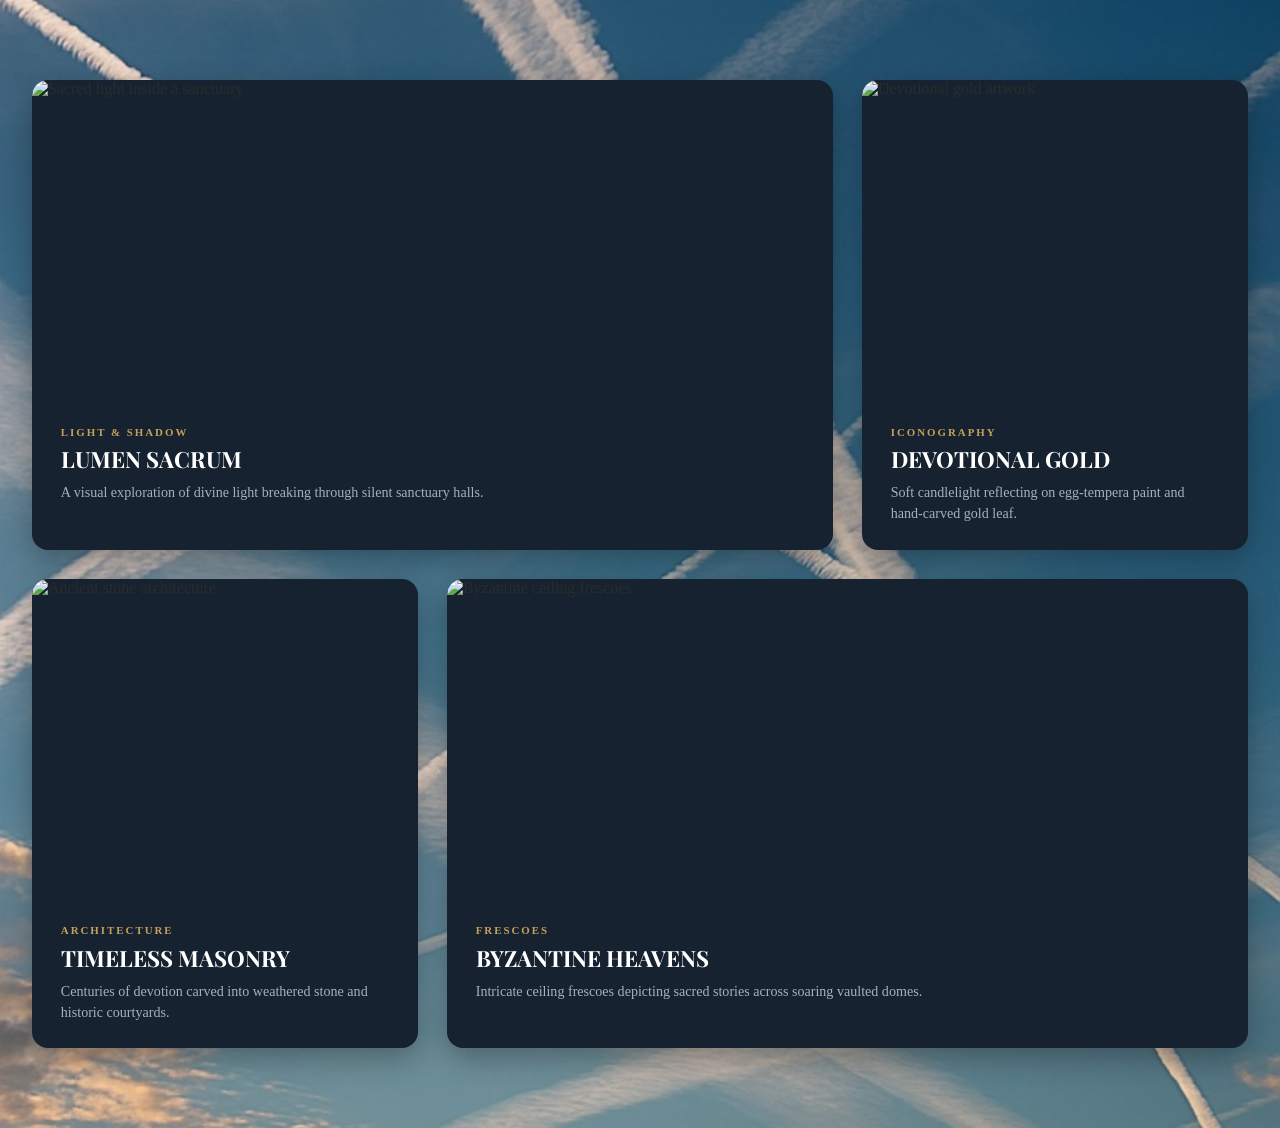
==== pages/visuals.html @ 11e2d5ce "Initial website" ====
<!DOCTYPE html>
<html lang="en">
<head>
    <meta charset="UTF-8">
    <meta name="viewport" content="width=device-width, initial-scale=1.0">

    <title>Visuals | Faith & Heritage</title>

    <!-- Google Fonts -->
    <link rel="preconnect" href="https://fonts.googleapis.com">
    <link rel="preconnect" href="https://fonts.gstatic.com" crossorigin>
    <link href="https://fonts.googleapis.com/css2?family=Playfair+Display:wght@500;600;700&display=swap" rel="stylesheet">

    <!-- Main CSS -->
    <link rel="stylesheet" href="../css/styles.css">
</head>

<body>

    <!-- =========================
         VISUALS PAGE
         ========================= -->

    <main>

        <section class="visuals-bento-container">

            <!-- CARD 1: LARGE -->
            <article class="visual-card span-8">

                <div class="visual-img-wrapper">
                    <img 
                        src="../images/sacred-light.jpg" 
                        alt="Sacred light inside a sanctuary"
                    >
                </div>

                <div class="visual-card-info">
                    <span class="visual-tag">LIGHT & SHADOW</span>

                    <h3>LUMEN SACRUM</h3>

                    <p>
                        A visual exploration of divine light breaking
                        through silent sanctuary halls.
                    </p>
                </div>

            </article>


            <!-- CARD 2: SMALL -->
            <article class="visual-card span-4">

                <div class="visual-img-wrapper">
                    <img 
                        src="../images/devotional-gold.jpg" 
                        alt="Devotional gold artwork"
                    >
                </div>

                <div class="visual-card-info">
                    <span class="visual-tag">ICONOGRAPHY</span>

                    <h3>DEVOTIONAL GOLD</h3>

                    <p>
                        Soft candlelight reflecting on egg-tempera
                        paint and hand-carved gold leaf.
                    </p>
                </div>

            </article>


            <!-- CARD 3: SMALL -->
            <article class="visual-card span-4">

                <div class="visual-img-wrapper">
                    <img 
                        src="../images/timeless-masonry.jpg" 
                        alt="Ancient stone architecture"
                    >
                </div>

                <div class="visual-card-info">
                    <span class="visual-tag">ARCHITECTURE</span>

                    <h3>TIMELESS MASONRY</h3>

                    <p>
                        Centuries of devotion carved into weathered
                        stone and historic courtyards.
                    </p>
                </div>

            </article>


            <!-- CARD 4: LARGE -->
            <article class="visual-card span-8">

                <div class="visual-img-wrapper">
                    <img 
                        src="../images/byzantine-heavens.jpg" 
                        alt="Byzantine ceiling frescoes"
                    >
                </div>

                <div class="visual-card-info">
                    <span class="visual-tag">FRESCOES</span>

                    <h3>BYZANTINE HEAVENS</h3>

                    <p>
                        Intricate ceiling frescoes depicting sacred
                        stories across soaring vaulted domes.
                    </p>
                </div>

            </article>

        </section>

    </main>

</body>
</html>
---- css/styles.css ----
@import url('https://fonts.googleapis.com/css2?family=Playfair+Display:ital,wght@0,400;0,600;1,400;1,600&display=swap');
* {
    margin: 0;
    padding: 0;
    box-sizing: border-box;
    font-family: 'Georgia', serif;
}

body {
    background-color: #fdfbf7;
    color: #2b2b2b;
}

/* 2. Hero Section (Full Screen Banner) */
.hero-section {
    position: relative;
    height: 100vh;
    display: flex;
    flex-direction: column;
    justify-content: space-between;
    padding: 2rem 4rem;
    color: #ffffff;
    /* Dark gradient over background photo */
    background: linear-gradient(rgba(0, 0, 0, 0.55), rgba(0, 0, 0, 0.55)), 
                url('../images/hero-bg.jpg') center/cover no-repeat #2a2a2a;
                background-position: center 0%;
}

/* 3. Navigation Header (Logo Left, Links Right) */
header {
    display: flex;
    justify-content: space-between;
    align-items: center;
    width: 100%;
    position: sticky;
    top: 0;
    z-index: 1000;
    background: rgba(68, 88, 92, 0.85);
}

.logo a {
    color: #ffffff;
    text-decoration: none;
    font-size: 1.2rem;
    font-weight: 600;
}

header nav ul {
    display: flex;
    list-style: none;
    gap: 2rem;
}

header nav a {
    color: #ffffff;
    text-decoration: none;
    font-size: 1rem;
    font-weight:600;
    opacity: 1;
    text-shadow: 2px 2px 5px rgba(0, 0, 0, 0.8);

    transition: opacity 0.3s;
}

header nav a:hover {
    opacity: 1;
}

/* 4. Hero Center Content */
.hero-content {
    text-align: center;
    max-width: 800px;
    margin: 0 auto;
    padding-bottom: 5rem;
}

.hero-content h1 {
    font-family: 'Playfair Display', Georgia, serif;
    font-size: 4.5rem;
    font-weight: 400;
    line-height: 1.1;
    letter-spacing: -0.5px;
    color: #ffffff;
    margin-bottom: 1.5rem;
}

/* Recreates the sweeping, high-fashion italics from the inspo image */
.hero-content h1 em {
    font-family: 'Playfair Display', Georgia, serif;
    font-style: italic;
    font-weight: 400;
}

.hero-content p {
    font-size: 1.1rem;
    opacity: 0.85;
    margin-bottom: 2rem;
    font-style: italic;
}

/* Hero Button */
.hero-btn {
    display: inline-block;
    padding: 0.8rem 2rem;
    border: 1px solid #ffffff;
    color: #ffffff;
    text-decoration: none;
    font-size: 0.9rem;
    transition: all 0.3s ease;
}

.hero-btn:hover {
    background-color: #ffffff;
    color: #000000;
}

/* 5. Light Section Below Hero */
.intro-section {
    display: flex;
    max-width: 1100px;
    margin: 0 auto;
    padding: 6rem 2rem;
    gap: 4rem;
}

.intro-heading {
    flex: 1;
}

.intro-heading h2 {
    font-size: 2.2rem;
    font-weight: 300;
}

.intro-body {
    flex: 2;
}

.lead-text {
    font-size: 1.3rem;
    line-height: 1.6;
    margin-bottom: 2rem;
}

.intro-details p {
    color: #1f1e1e;
    line-height: 1.7;
    margin-bottom: 1rem;
}
/* Styling for the container holding the logo */
.text-logo {
    color: #ffffff;
    text-decoration: none;
    font-family: 'Playfair Display', Georgia, serif;
    font-size: 1.4rem;
    font-weight: 600;
    letter-spacing: 1px;
    text-transform: uppercase;
}

.text-logo:hover {
    opacity: 0.8;
}
/* Site Footer */
footer {
    text-align: center;
    padding: 2.5rem 1rem;
    margin-top: 4rem;
    background: rgba(255, 255, 255, 0.85);
    backdrop-filter: blur(10px);
    border-top: 1px solid rgba(0, 0, 0, 0.08);
}

footer p {
    font-family: -apple-system, BlinkMacSystemFont, "Segoe UI", Roboto, sans-serif;
    font-size: 0.85rem;
    color: #666666;
    letter-spacing: 0.5px;
    margin: 0;
}

/* ==========================================
   AVIATION PAGE STYLES 
   ========================================== */

/* 1. Navigation Header */
header {
    background-color: #ffffff;
    border-bottom: 1px solid #eaeaea;
}

header nav a, 
.text-logo {
    color: #111111 !important;
    text-shadow: none !important;
}

header nav a.active-link {
    border-bottom: 2px solid #111111;
}

/* 2. White Title Banner & Pill Tag */
.page-banner {
    padding: 5rem 2rem 2rem 2rem;
    text-align: center;
    background-color: #ffffff;
    color: #111111;
}

.category-pill {
    display: inline-block;
    background-color: #4a6b7c;
    color: #ffffff;
    font-size: 0.75rem;
    font-weight: 600;
    padding: 0.35rem 1rem;
    border-radius: 20px;
    text-transform: lowercase;
    margin-bottom: 1.2rem;
}

.page-banner h1 {
    font-family: 'Playfair Display', Georgia, serif;
    font-size: 3.8rem;
    font-weight: 600;
    color: #111111;
    line-height: 1.1;
    letter-spacing: -1px;
    margin-bottom: 1rem;
}

.page-banner p {
    font-size: 1.05rem;
    color: #666666;
    max-width: 550px;
    margin: 0 auto;
}

/* 3. Interactive Hover Image Gallery */
.interactive-gallery {
    display: flex;
    justify-content: center;
    align-items: center;
    gap: 1rem;
    max-width: 1100px;
    margin: 3rem auto;
    height: 420px;
    padding: 0 1rem;
    background-color: #ffffff;
}

.gallery-card {
    position: relative;
    flex: 1;
    height: 320px;
    border-radius: 20px;
    overflow: hidden;
    cursor: pointer;
    transition: flex 0.5s cubic-bezier(0.25, 1, 0.5, 1), 
                height 0.5s cubic-bezier(0.25, 1, 0.5, 1), 
                box-shadow 0.3s ease;
}

.gallery-card img {
    width: 100%;
    height: 100%;
    object-fit: cover;
}

.card-label {
    position: absolute;
    bottom: 20px;
    left: 50%;
    transform: translateX(-50%);
    background: #ffffff;
    color: #111111;
    padding: 0.6rem 1.2rem;
    border-radius: 30px;
    font-size: 0.75rem;
    font-weight: 600;
    letter-spacing: 0.5px;
    text-transform: uppercase;
    white-space: nowrap;
    box-shadow: 0 4px 12px rgba(0, 0, 0, 0.15);
    opacity: 0;
    transition: opacity 0.3s ease;
}

.gallery-card:hover {
    flex: 2.8;
    height: 400px;
    box-shadow: 0 12px 30px rgba(0, 0, 0, 0.2);
}

.gallery-card:hover .card-label {
    opacity: 1;
}

/* 4. Text Content Section */
.content-container {
    background-color: #ffffff;
    max-width: 1000px;
    margin: 0 auto;
    padding: 2rem 2rem 5rem 2rem;
}

/* 5. Mobile Responsiveness */
@media (max-width: 768px) {
    .interactive-gallery {
    display: flex !important;
    flex-direction: row !important;
    justify-content: center;
    align-items: center;
    gap: 1rem;
    max-width: 1100px;
    margin: 3rem auto;
    height: 420px;
    padding: 0 1rem;
}
    

    .gallery-card,
    .gallery-card:hover {
        width: 100%;
        height: 220px;
        flex: none;
    }

    .card-label {
        opacity: 1;
    }
}
    /* Full-Page Background Image */
body {
    background-image: url('../images/sky-bg.jpeg'); /* Replace with your exact image file name */
    background-size: cover;          /* Scales the image to cover the entire viewport */
    background-position: center;     /* Centers the image on the screen */
    background-repeat: no-repeat;    /* Prevents the image from repeating/tiling */
    background-attachment: fixed;    /* Keeps the image still while the user scrolls */
    min-height: 100vh;

}

/* ==========================================
   faith PAGE STYLES 
   ========================================== */
/* Smooth Scroll */
html {
    scroll-behavior: smooth;
}

body.faith-page-body {
    background: linear-gradient(rgba(13, 19, 26, 0.75), rgba(13, 19, 26, 0.75)), 
                url('../images/pale-bg (3).jpg') center/cover no-repeat fixed !important;
    color: #ffffff;
    margin: 0;
    padding: 0;
}

/* Header Overlay */
.faith-header {
    position: absolute;
    top: 0;
    left: 0;
    width: 100%;
    display: flex;
    justify-content: space-between;
    align-items: center;
    padding: 1.8rem 3.5rem;
    z-index: 100;
    background: transparent;
}

.faith-header .logo a {
    color: #ffffff;
    font-size: 1.2rem;
    font-weight: 800;
    text-decoration: none;
    letter-spacing: 1.5px;
}

.faith-header nav {
    display: flex;
    gap: 1.8rem;
}

.faith-header nav a {
    color: #ffffff;
    text-decoration: none;
    font-weight: 700;
    font-size: 0.95rem;
}

.faith-header nav a.active {
    border-bottom: 2px solid #ffffff;
    padding-bottom: 2px;
}

/* Hero Section with Pale Fixed Background Photo */

.faith-hero {
    position: relative;
    width: 100%;
    min-height: 100vh; /* Changed from height: 100vh */
    padding: 6rem 1rem 3rem 1rem; /* Gives space for header and scroll button */
    overflow: visible;
    background: transparent;
    display: flex;
    flex-direction: column;
    justify-content: center;
    align-items: center;
    box-sizing: border-box;
}
    .hero-header-text {
    margin-top: 2rem;
}

.hero-header-text h1 {
    font-family: 'Playfair Display', Georgia, serif;
    font-size: 3.5rem;
    font-weight: 800;
    margin-bottom: 1.5rem;
    z-index: 20;
    position: relative;
    text-shadow: 0 4px 15px rgba(0,0,0,0.6);
}

/* Swipable Carousel Card Container */
.carousel-wrapper {
    position: relative;
    width: 85%;
    max-width: 500px;
    height: 420px;
    z-index: 20;
    display: flex;
    justify-content: center;
    align-items: flex-start;
}


.slide {
   position: absolute;
    top: 0;
    left: 0;
    width: 100%;
    height: 100%;
    overflow: visible;
    display: flex;
    justify-content: center;
    align-items: flex-start; /* Keeps the card anchored cleanly */
    opacity: 0;
    transition: opacity 0.6s ease-in-out;
    pointer-events: none;
}

.slide.active {
    opacity: 1;
    pointer-events: auto;
}

.slide-card {
    display: flex;
    flex-direction: column;
    align-items: center;
    width: 100%;
    position: relative; /* Enables z-index layering */
    z-index: 25;         /* Elevates card above triangles (z-index: 10) */
    overflow: visible;
}

.slide-card img {
    width: 100%;
    height: 300px;
    object-fit: cover;
    border-radius: 12px;
    box-shadow: 0 10px 30px rgba(0,0,0,0.6);
    flex-shrink: 0;
}

.card-label {
   margin-top: 1rem;
    background-color: #ffffff;
    color: #111111;
    font-size: 0.75rem;
    font-weight: 800;
    letter-spacing: 1.5px;
    padding: 0.6rem 1.6rem;
    border-radius: 50px;
    box-shadow: 0 4px 15px rgba(0,0,0,0.3);
    white-space: nowrap; /* Prevents text wrapping */
    position: relative;
    z-index: 30;
    flex-shrink: 0;
}

/* Arrows */
.arrow {
    position: absolute;
    top: 150px;
    transform: translateY(-50%);
    background: rgba(0, 0, 0, 0.6);
    color: #ffffff;
    border: none;
    font-size: 1.5rem;
    padding: 0.8rem 1rem;
    cursor: pointer;
    z-index: 30;
    border-radius: 8px;
    transition: background-color 0.3s;
}

.arrow:hover {
    background-color: #c5a059;
}

.prev-btn { left: -50px; }
.next-btn { right: -50px; }

/* Scroll Down Button */
.scroll-btn {
    position: relative;
    z-index: 20;
    margin-top: 1.5rem;
    background-color: #c5a059;
    color: #ffffff;
    padding: 0.75rem 2rem;
    font-size: 0.8rem;
    font-weight: 800;
    letter-spacing: 1.5px;
    border-radius: 50px;
    text-decoration: none;
    box-shadow: 0 4px 15px rgba(0, 0, 0, 0.4);
    transition: transform 0.2s, background 0.2s;
}

.scroll-btn:hover {
    background-color: #d8b268;
    transform: translateY(-3px);
}

/* Corner Triangles */
.triangle-left {
    position: absolute;
    bottom: 0;
    left: 0;
    width: 0;
    height: 0;
    border-bottom: 25vh solid #c5a059;
    border-right: 25vw solid transparent;
    z-index: 5;
    pointer-events: none;
}

.triangle-right {
    position: absolute;
    bottom: 0;
    right: 0;
    width: 0;
    height: 0;
    border-bottom: 25vh solid #c5a059;
    border-left: 25vw solid transparent;
    z-index: 5;
    pointer-events: none;
}

/* Bottom Gallery Section */
.faith-gallery-section {
    background: transparent;
    padding: 5rem 3rem 8rem 3rem;
    max-width: 1200px;
    margin: 0 auto;
    position: relative;
    z-index: 20;
}

.section-title {
    text-align: center;
    margin-bottom: 3.5rem;
}

.section-title h2 {
    font-family: 'Playfair Display', Georgia, serif;
    font-size: 2.5rem;
    letter-spacing: 1px;
    margin-bottom: 0.5rem;
}

.title-divider {
    width: 60px;
    height: 3px;
    background-color: #c5a059;
    margin: 0 auto;
}

.faith-grid {
    display: grid;
    grid-template-columns: repeat(auto-fit, minmax(260px, 1fr));
    gap: 2.5rem;
}

.grid-card {
    background-color: #16202c;
    border-radius: 12px;
    overflow: hidden;
    box-shadow: 0 8px 25px rgba(0, 0, 0, 0.3);
    transition: transform 0.3s ease;
}

.grid-card:hover {
    transform: translateY(-6px);
}

.img-wrapper {
    width: 100%;
    height: 220px;
    overflow: hidden;
}

.img-wrapper img {
    width: 100%;
    height: 100%;
    object-fit: cover;
}

.card-info {
    padding: 1.5rem;
}

.card-info h3 {
    font-family: 'Playfair Display', Georgia, serif;
    font-size: 1.3rem;
    margin-bottom: 0.6rem;
    color: #c5a059;
}

.card-info p {
    font-size: 0.9rem;
    line-height: 1.5;
    color: #c2c9d1;
    margin: 0;
}



/* ==========================================
   VISUALS PAGE STYLES 
   ========================================== */

/* Main Bento Container */
.visuals-bento-container {
    max-width: 1280px;
    margin: 0 auto;
    padding: 5rem 2rem;
    display: grid;
    grid-template-columns: repeat(12, 1fr);
    gap: 1.8rem;
}

/* ==========================================
   VISUAL CARDS
   ========================================== */

.visual-card {
    background-color: #162230;
    border-radius: 16px;
    overflow: hidden;
    position: relative;

    display: flex;
    flex-direction: column;

    box-shadow: 0 10px 30px rgba(0, 0, 0, 0.3);

    transition:
        transform 0.35s ease,
        box-shadow 0.35s ease;
}


/* Large and Small Cards */

.span-8 {
    grid-column: span 8;
}

.span-4 {
    grid-column: span 4;
}


/* Hover Effect */

.visual-card:hover {
    transform: translateY(-6px);

    box-shadow:
        0 15px 40px rgba(0, 0, 0, 0.45);
}


/* ==========================================
   IMAGE
   ========================================== */

.visual-img-wrapper {
    width: 100%;
    height: 320px;
    overflow: hidden;
}

.visual-img-wrapper img {
    width: 100%;
    height: 100%;

    object-fit: cover;

    display: block;

    transition: transform 0.5s ease;
}


/* Image zoom when hovering */

.visual-card:hover .visual-img-wrapper img {
    transform: scale(1.04);
}


/* ==========================================
   CARD INFORMATION
   ========================================== */

.visual-card-info {
    padding: 1.6rem 1.8rem;
}


/* Small Category */

.visual-tag {
    display: block;

    font-size: 0.68rem;
    font-weight: 800;

    letter-spacing: 2px;

    color: #c5a059;

    margin-bottom: 0.4rem;
}


/* Card Title */

.visual-card h3 {
    font-family: 'Playfair Display', Georgia, serif;

    font-size: 1.4rem;

    color: #ffffff;

    margin: 0 0 0.5rem 0;
}


/* Card Description */

.visual-card p {
    font-size: 0.88rem;

    line-height: 1.5;

    color: #a3b1c2;

    margin: 0;
}


/* ==========================================
   TABLET
   ========================================== */

@media (max-width: 900px) {

    .visuals-bento-container {
        grid-template-columns: repeat(2, 1fr);

        padding: 3rem 1.5rem;
    }

    .span-8,
    .span-4 {
        grid-column: span 1;
    }

}


/* ==========================================
   MOBILE
   ========================================== */

@media (max-width: 600px) {

    .visuals-bento-container {
        grid-template-columns: 1fr;

        padding: 2rem 1rem;

        gap: 1.2rem;
    }

    .span-8,
    .span-4 {
        grid-column: span 1;
    }

    .visual-img-wrapper {
        height: 250px;
    }

    .visual-card-info {
        padding: 1.3rem;
    }

    .visual-card h3 {
        font-size: 1.2rem;
    }

}
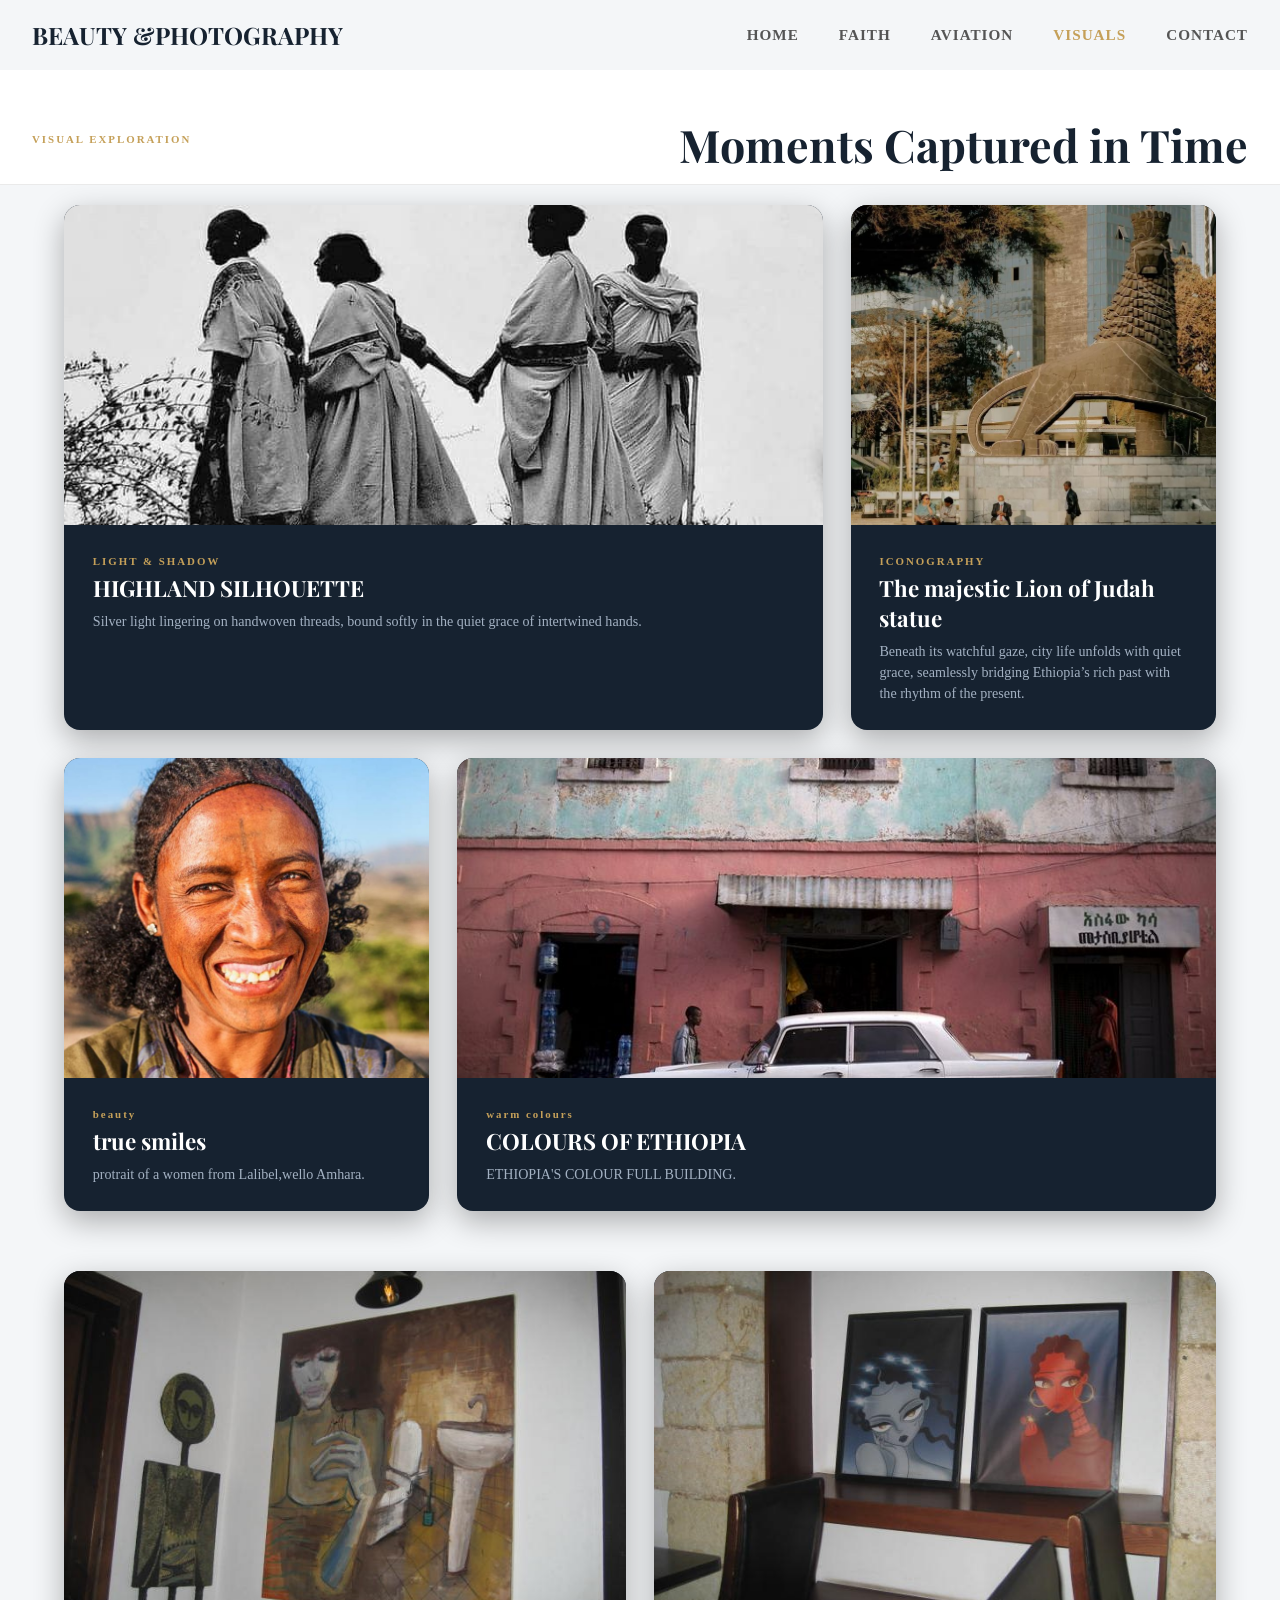
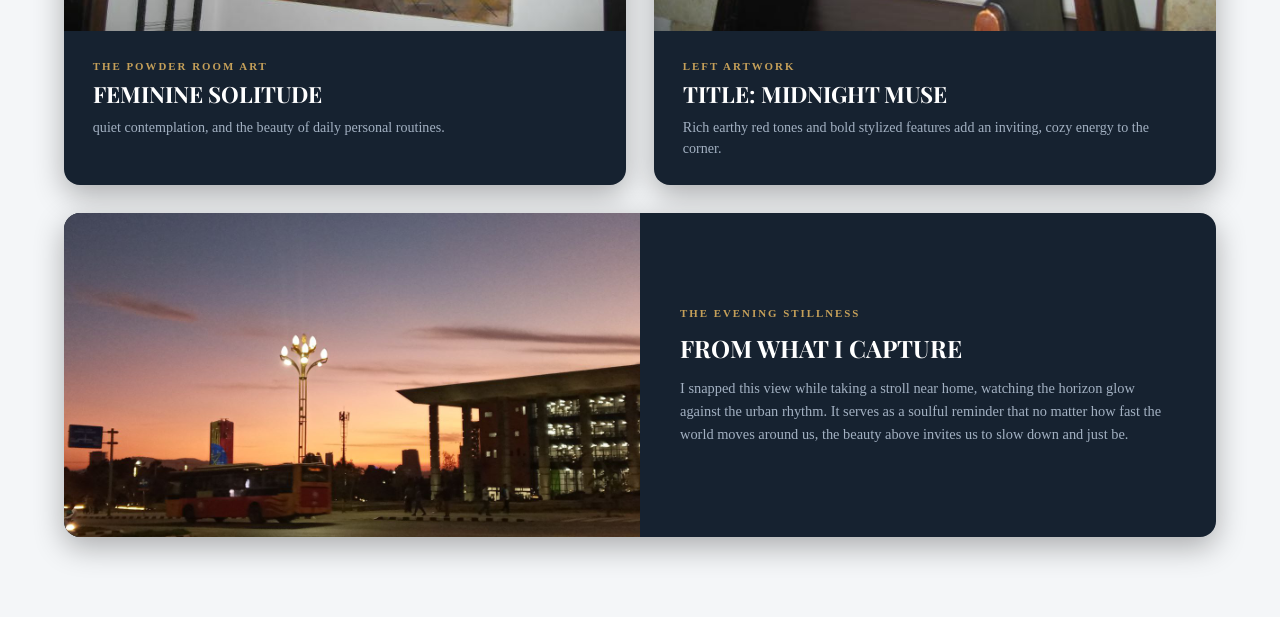
==== commit 48b8e0dd: "Add wide top banner card and layout fixes to visuals page" ====
--- a/pages/visuals.html
+++ b/pages/visuals.html
@@ -4,7 +4,7 @@
     <meta charset="UTF-8">
     <meta name="viewport" content="width=device-width, initial-scale=1.0">
 
-    <title>Visuals | Faith & Heritage</title>
+    <title>Visuals | BEAUTY IN PHOTOGRAPY</title>
 
     <!-- Google Fonts -->
     <link rel="preconnect" href="https://fonts.googleapis.com">
@@ -14,113 +14,128 @@
     <!-- Main CSS -->
     <link rel="stylesheet" href="../css/styles.css">
 </head>
+<body class="page-visuals">
 
-<body>
+    <!-- NAVIGATION BAR -->
+    <nav class="main-nav">
+        <div class="nav-container">
+            <a href="../index.html" class="nav-logo">BEAUTY &PHOTOGRAPHY</a>
 
-    <!-- =========================
-         VISUALS PAGE
-         ========================= -->
+            <ul class="nav-links">
+                <li><a href="../index.html">Home</a></li>
+                <li><a href="faith.html">Faith</a></li>
+                <li><a href="aviation.html">Aviation</a></li>
+                <li><a href="visuals.html" class="active">Visuals</a></li>
+                <li><a href="contact.html">Contact</a></li>
+            </ul>
+        </div>
+    </nav>
 
     <main>
 
+        <!-- CLEAN TITLE HEADER (No dark block background) -->
+        <header class="page-header">
+            <span class="visual-tag">VISUAL EXPLORATION</span>
+            <h1>Moments Captured in Time</h1>
+        </header>
+
+        <!-- 1. THE 4 GRID CARDS (Directly covering the top section) -->
         <section class="visuals-bento-container">
 
-            <!-- CARD 1: LARGE -->
+            <!-- CARD 1: LARGE HORIZONTAL -->
             <article class="visual-card span-8">
-
                 <div class="visual-img-wrapper">
-                    <img 
-                        src="../images/sacred-light.jpg" 
-                        alt="Sacred light inside a sanctuary"
-                    >
+                    <img src="../images/visual-1.jpg" alt="Sacred light inside a sanctuary">
                 </div>
-
                 <div class="visual-card-info">
                     <span class="visual-tag">LIGHT & SHADOW</span>
-
-                    <h3>LUMEN SACRUM</h3>
-
-                    <p>
-                        A visual exploration of divine light breaking
-                        through silent sanctuary halls.
-                    </p>
+                    <h3>HIGHLAND SILHOUETTE</h3>
+                    <p>Silver light lingering on handwoven threads, bound softly in the quiet grace of intertwined hands.</p>
                 </div>
-
             </article>
 
-
-            <!-- CARD 2: SMALL -->
+            <!-- CARD 2: SMALL VERTICAL -->
             <article class="visual-card span-4">
-
                 <div class="visual-img-wrapper">
-                    <img 
-                        src="../images/devotional-gold.jpg" 
-                        alt="Devotional gold artwork"
-                    >
+                    <img src="../images/visual-2.jpg" alt="Devotional gold artwork">
                 </div>
-
                 <div class="visual-card-info">
                     <span class="visual-tag">ICONOGRAPHY</span>
-
-                    <h3>DEVOTIONAL GOLD</h3>
-
-                    <p>
-                        Soft candlelight reflecting on egg-tempera
-                        paint and hand-carved gold leaf.
-                    </p>
+                    <h3>The majestic Lion of Judah statue</h3>
+                <p>Beneath its watchful gaze, city life unfolds with quiet grace, seamlessly bridging Ethiopia’s rich past with the rhythm of the present.</p>
                 </div>
-
             </article>
 
-
-            <!-- CARD 3: SMALL -->
+            <!-- CARD 3: SMALL VERTICAL -->
             <article class="visual-card span-4">
-
                 <div class="visual-img-wrapper">
-                    <img 
-                        src="../images/timeless-masonry.jpg" 
-                        alt="Ancient stone architecture"
-                    >
+                    <img src="../images/visual-3.jpg" alt="Ancient stone architecture">
                 </div>
-
                 <div class="visual-card-info">
-                    <span class="visual-tag">ARCHITECTURE</span>
-
-                    <h3>TIMELESS MASONRY</h3>
-
-                    <p>
-                        Centuries of devotion carved into weathered
-                        stone and historic courtyards.
-                    </p>
+                    <span class="visual-tag">beauty</span>
+                    <h3>true smiles</h3>
+                    <p>protrait of a women from Lalibel,wello Amhara.</p>
                 </div>
-
             </article>
 
-
-            <!-- CARD 4: LARGE -->
+            <!-- CARD 4: LARGE HORIZONTAL -->
             <article class="visual-card span-8">
-
                 <div class="visual-img-wrapper">
-                    <img 
-                        src="../images/byzantine-heavens.jpg" 
-                        alt="Byzantine ceiling frescoes"
-                    >
+                    <img src="../images/visual-4.jpg" alt="Byzantine ceiling frescoes">
                 </div>
-
                 <div class="visual-card-info">
-                    <span class="visual-tag">FRESCOES</span>
-
-                    <h3>BYZANTINE HEAVENS</h3>
-
-                    <p>
-                        Intricate ceiling frescoes depicting sacred
-                        stories across soaring vaulted domes.
-                    </p>
+                    <span class="visual-tag">warm colours</span>
+                    <h3>COLOURS OF ETHIOPIA</h3>
+                    <p>ETHIOPIA'S COLOUR FULL BUILDING.</p>
                 </div>
-
             </article>
 
         </section>
+       <!-- 2. NEW BOTTOM SECTION (2 Vertical Cards + 1 Horizontal Card) -->
+<section class="visual-feature-section">
+
+    <!-- TWO VERTICAL CARDS SIDE-BY-SIDE -->
+    <div class="vertical-cards-row">
+        
+        <!-- Vertical Card 1 -->
+        <article class="visual-card vertical-card">
+            <div class="visual-img-wrapper">
+                <img src="../images/visual-5.jpg" alt="Vertical visual 1">
+            </div>
+            <div class="visual-card-info">
+                <span class="visual-tag">THE POWDER ROOM ART</span>
+                <h3>FEMININE SOLITUDE</h3>
+                <p>quiet contemplation, and the beauty of daily personal routines.</p>
+            </div>
+        </article>
+
+        <!-- Vertical Card 2 -->
+        <article class="visual-card vertical-card">
+            <div class="visual-img-wrapper">
+                <img src="../images/visual-6.jpg" alt="Vertical visual 2">
+            </div>
+            <div class="visual-card-info">
+                <span class="visual-tag">LEFT ARTWORK</span>
+                <h3>TITLE: MIDNIGHT MUSE</h3>
+                <p>Rich earthy red tones and bold stylized features add an inviting, cozy energy to the corner. </p>
+            </div>
+        </article>
+
+    </div>
+
+    <!-- ONE HORIZONTAL CARD (Image on Left, Explanation on Right) -->
+    <article class="visual-card horizontal-split-card">
+        <div class="split-img-wrapper">
+            <img src="../images/visual-7.jpg" alt="Horizontal featured visual">
+        </div>
+        <div class="split-card-info">
+            <span class="visual-tag">THE EVENING STILLNESS</span>
+            <h3>FROM WHAT I CAPTURE</h3>
+            <p>I snapped this view while taking a stroll near home, watching the horizon glow against the urban rhythm. It serves as a soulful reminder that no matter how fast the world moves around us, the beauty above invites us to slow down and just be.</p>
+        </div>
+    </article>
+
+</section>
 
     </main>
 
--- a/css/styles.css
+++ b/css/styles.css
@@ -646,38 +646,109 @@
    VISUALS PAGE STYLES 
    ========================================== */
 
-/* Main Bento Container */
-.visuals-bento-container {
+/* ==========================================
+   PAGE-SPECIFIC FULL BACKGROUND
+   ========================================== */
+
+html.page-visuals,
+body.page-visuals {
+    background-image: none !important;
+    background-color: #f4f6f8;
+    min-height: 100vh;
+    margin: 0;
+}
+
+/* ==========================================
+   NAVIGATION BAR
+   ========================================== */
+
+.main-nav {
+    background-color: #f4f6f8;
+    box-shadow: 0 2px 10px rgba(0, 0, 0, 0.03);
+    position: sticky;
+    top: 0;
+    z-index: 1000;
+}
+
+.nav-container {
     max-width: 1280px;
     margin: 0 auto;
-    padding: 5rem 2rem;
+    padding: 1.2rem 2rem;
+    display: flex;
+    justify-content: space-between;
+    align-items: center;
+}
+
+.nav-logo {
+    font-family: 'Playfair Display', Georgia, serif;
+    font-size: 1.5rem;
+    font-weight: 700;
+    color: #162230;
+    text-decoration: none;
+}
+
+.nav-links {
+    list-style: none;
+    display: flex;
+    gap: 2.5rem;
+    margin: 0;
+    padding: 0;
+}
+
+.nav-links a {
+    text-decoration: none;
+    color: #555555;
+    font-size: 0.95rem;
+    font-weight: 600;
+    text-transform: uppercase;
+    letter-spacing: 1px;
+    transition: color 0.3s ease;
+}
+
+.nav-links a:hover,
+.nav-links a.active {
+    color: #c5a059;
+}
+
+/* ==========================================
+   CLEAN TITLE HEADER (No dark block)
+   ========================================== */
+
+.page-header {
+    text-align: center;
+    padding: 40px 2rem 10px;
+}
+
+.page-header h1 {
+    font-family: 'Playfair Display', Georgia, serif;
+    font-size: 2.8rem;
+    color: #162230;
+    margin: 0.3rem 0 0 0;
+}
+
+/* ==========================================
+   4-GRID CARDS (Positioned right at the top)
+   ========================================== */
+
+.visuals-bento-container {
+    width: 90%;
+    max-width: 1200px;
+    margin: 20px auto 60px;
     display: grid;
     grid-template-columns: repeat(12, 1fr);
-    gap: 1.8rem;
-}
-
-/* ==========================================
-   VISUAL CARDS
-   ========================================== */
+    gap: 28px;
+}
 
 .visual-card {
     background-color: #162230;
     border-radius: 16px;
     overflow: hidden;
     position: relative;
-
     display: flex;
     flex-direction: column;
-
     box-shadow: 0 10px 30px rgba(0, 0, 0, 0.3);
-
-    transition:
-        transform 0.35s ease,
-        box-shadow 0.35s ease;
-}
-
-
-/* Large and Small Cards */
+    transition: transform 0.35s ease, box-shadow 0.35s ease;
+}
 
 .span-8 {
     grid-column: span 8;
@@ -687,20 +758,10 @@
     grid-column: span 4;
 }
 
-
-/* Hover Effect */
-
 .visual-card:hover {
     transform: translateY(-6px);
-
-    box-shadow:
-        0 15px 40px rgba(0, 0, 0, 0.45);
-}
-
-
-/* ==========================================
-   IMAGE
-   ========================================== */
+    box-shadow: 0 15px 40px rgba(0, 0, 0, 0.45);
+}
 
 .visual-img-wrapper {
     width: 100%;
@@ -711,83 +772,118 @@
 .visual-img-wrapper img {
     width: 100%;
     height: 100%;
-
     object-fit: cover;
-
     display: block;
-
     transition: transform 0.5s ease;
 }
-
-
-/* Image zoom when hovering */
 
 .visual-card:hover .visual-img-wrapper img {
     transform: scale(1.04);
 }
 
-
-/* ==========================================
-   CARD INFORMATION
-   ========================================== */
-
 .visual-card-info {
     padding: 1.6rem 1.8rem;
 }
 
-
-/* Small Category */
-
 .visual-tag {
-    display: block;
-
+    display: inline-block;
     font-size: 0.68rem;
     font-weight: 800;
-
     letter-spacing: 2px;
-
     color: #c5a059;
-
     margin-bottom: 0.4rem;
 }
 
-
-/* Card Title */
-
 .visual-card h3 {
     font-family: 'Playfair Display', Georgia, serif;
-
     font-size: 1.4rem;
-
-    color: #ffffff;
-
+    color: #ffffff;
     margin: 0 0 0.5rem 0;
 }
-
-
-/* Card Description */
 
 .visual-card p {
     font-size: 0.88rem;
-
     line-height: 1.5;
-
     color: #a3b1c2;
-
     margin: 0;
 }
 
-
 /* ==========================================
-   TABLET
+   BOTTOM MEDIUM FEATURED CARD
    ========================================== */
 
+/* PASTE THIS NEW BLOCK */
+.visual-feature-section {
+    width: 90%;
+    max-width: 1200px;
+    margin: 40px auto 80px;
+    display: flex;
+    flex-direction: column;
+    gap: 28px;
+}
+
+/* 2 Vertical Cards Row */
+.vertical-cards-row {
+    display: grid;
+    grid-template-columns: repeat(2, 1fr);
+    gap: 28px;
+}
+
+.vertical-card .visual-img-wrapper {
+    height: 360px;
+}
+
+/* 1 Horizontal Split Card */
+.horizontal-split-card {
+    display: grid;
+    grid-template-columns: 1fr 1fr;
+    align-items: center;
+}
+
+.horizontal-split-card .split-img-wrapper {
+    width: 100%;
+    height: 100%;
+    min-height: 280px;
+    overflow: hidden;
+}
+
+.horizontal-split-card .split-img-wrapper img {
+    width: 100%;
+    height: 100%;
+    object-fit: cover;
+    display: block;
+    transition: transform 0.5s ease;
+}
+
+.horizontal-split-card:hover .split-img-wrapper img {
+    transform: scale(1.04);
+}
+
+.split-card-info {
+    padding: 2.5rem;
+}
+
+.split-card-info h3 {
+    font-family: 'Playfair Display', Georgia, serif;
+    font-size: 1.5rem;
+    color: #ffffff;
+    margin: 0.4rem 0 0.8rem 0;
+}
+
+.split-card-info p {
+    font-size: 0.9rem;
+    line-height: 1.6;
+    color: #a3b1c2;
+    margin: 0;
+}
+
+/* ==========================================
+   RESPONSIVE (Tablet & Mobile)
+   ========================================== */
+
 @media (max-width: 900px) {
-
     .visuals-bento-container {
         grid-template-columns: repeat(2, 1fr);
-
-        padding: 3rem 1.5rem;
     }
 
     .span-8,
@@ -795,38 +891,51 @@
         grid-column: span 1;
     }
 
-}
-
-
-/* ==========================================
-   MOBILE
-   ========================================== */
-
+    .page-header h1 {
+        font-size: 2.2rem;
+    }
+
+    .nav-links {
+        gap: 1.2rem;
+    }
+
+    .vertical-cards-row {
+        grid-template-columns: 1fr;
+    }
+
+    .horizontal-split-card {
+        grid-template-columns: 1fr;
+    }
+
+    .horizontal-split-card .split-img-wrapper {
+        height: 240px;
+    }
+
+    .split-card-info {
+        padding: 1.5rem;
+    }
+}
 @media (max-width: 600px) {
+    .nav-container {
+        flex-direction: column;
+        gap: 0.8rem;
+    }
+
+    .page-header {
+        padding: 20px 1rem 0;
+    }
+
+    .page-header h1 {
+        font-size: 1.8rem;
+    }
 
     .visuals-bento-container {
         grid-template-columns: 1fr;
-
-        padding: 2rem 1rem;
-
         gap: 1.2rem;
-    }
-
-    .span-8,
-    .span-4 {
-        grid-column: span 1;
+        margin-bottom: 40px;
     }
 
     .visual-img-wrapper {
         height: 250px;
     }
-
-    .visual-card-info {
-        padding: 1.3rem;
-    }
-
-    .visual-card h3 {
-        font-size: 1.2rem;
-    }
-
 }
